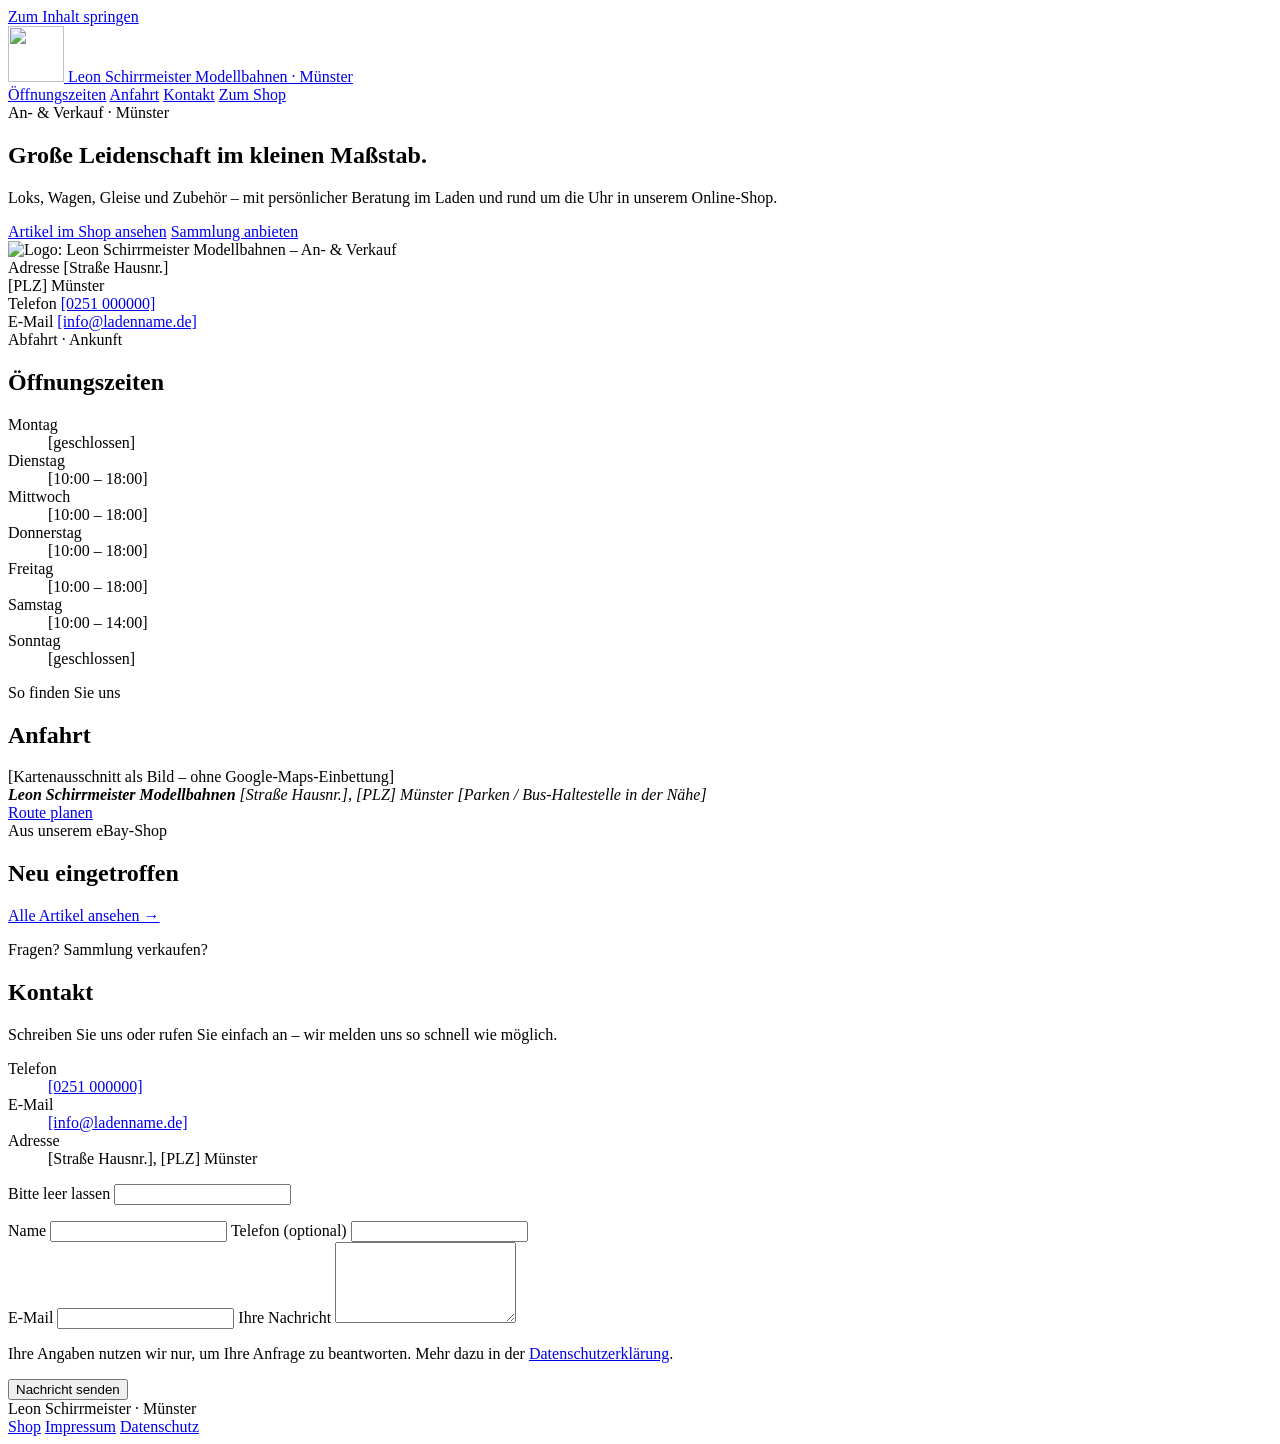
==== index.html @ 155160b8 "Website Version 1: Seiten und Einstellungen" ====
<!doctype html>
<html lang="de">
<head>
<meta charset="utf-8">
<meta name="viewport" content="width=device-width, initial-scale=1">
<title>Leon Schirrmeister Modellbahnen – An- &amp; Verkauf in Münster</title>
<meta name="description" content="Modellbahn-Fachgeschäft in Münster: An- und Verkauf von Loks, Wagen, Gleisen und Zubehör. Öffnungszeiten, Anfahrt und alle Artikel aus unserem eBay-Shop.">
<meta property="og:title" content="Leon Schirrmeister Modellbahnen">
<meta property="og:description" content="An- &amp; Verkauf von Modellbahnen in Münster.">
<meta property="og:image" content="/assets/img/logo.png">
<meta property="og:type" content="website">
<meta name="theme-color" content="#26364B">
<link rel="icon" type="image/png" href="/assets/img/favicon.png">
<link rel="apple-touch-icon" href="/assets/img/apple-touch-icon.png">
<link rel="preload" href="/assets/fonts/barlow-condensed-latin-700-normal.woff2" as="font" type="font/woff2" crossorigin>
<link rel="stylesheet" href="/assets/css/style.css">
<script src="/assets/js/main.js" defer></script>
</head>
<body data-seite="start">

<a class="visually-hidden" href="#inhalt">Zum Inhalt springen</a>

<div class="hinweis" data-hinweis hidden></div>

<header class="kopf">
  <div class="container kopf-inner">
    <a class="marke" href="/">
      <img src="/assets/img/logo-klein.webp" alt="" width="56" height="56">
      <span class="marke-text">
        <span class="marke-name">Leon Schirrmeister</span>
        <span class="marke-zusatz">Modellbahnen · Münster</span>
      </span>
    </a>
    <nav class="hauptmenue" aria-label="Hauptmenü">
      <a href="/#zeiten">Öffnungszeiten</a>
      <a href="/#anfahrt">Anfahrt</a>
      <a href="/#kontakt">Kontakt</a>
      <a class="btn btn-navy" href="/shop.html">Zum Shop</a>
    </nav>
  </div>
</header>

<main id="inhalt">

  <section class="dunkel" id="top">
    <div class="container hero-inner">
      <div class="hero-text">
        <span class="kicker" data-inhalt="startseite.kicker">An- &amp; Verkauf · Münster</span>
        <h1 data-inhalt="startseite.titel">Große Leidenschaft im kleinen Maßstab.</h1>
        <p data-inhalt="startseite.text">Loks, Wagen, Gleise und Zubehör – mit persönlicher Beratung im Laden und rund um die Uhr in unserem Online-Shop.</p>
        <div class="hero-buttons">
          <a class="btn btn-gold" href="/shop.html" data-inhalt="startseite.button_shop">Artikel im Shop ansehen</a>
          <a class="btn btn-hell-rand" href="#kontakt" data-inhalt="startseite.button_ankauf">Sammlung anbieten</a>
        </div>
      </div>
      <img class="hero-logo" src="/assets/img/logo.webp" alt="Logo: Leon Schirrmeister Modellbahnen – An- &amp; Verkauf" width="560" height="560" fetchpriority="high">
    </div>
  </section>

  <section class="container infoleiste" aria-label="Kontakt auf einen Blick">
    <div class="info">
      <span class="kicker">Adresse</span>
      <span class="info-wert"><span data-inhalt="allgemein.strasse">[Straße Hausnr.]</span><br><span data-inhalt="allgemein.plz">[PLZ]</span> <span data-inhalt="allgemein.ort">Münster</span></span>
    </div>
    <div class="info">
      <span class="kicker">Telefon</span>
      <a class="info-wert" data-telefon href="#">[0251 000000]</a>
    </div>
    <div class="info">
      <span class="kicker">E-Mail</span>
      <a class="info-wert" data-email href="#">[info@ladenname.de]</a>
    </div>
  </section>

  <section class="dunkel" id="zeiten">
    <div class="container zeiten-inner">
      <div class="zeiten-spalte">
        <div class="abschnitt-kopf">
          <span class="kicker">Abfahrt · Ankunft</span>
          <h2>Öffnungszeiten</h2>
        </div>
        <dl class="tafel" data-oeffnungszeiten>
          <div class="tafel-zeile"><dt>Montag</dt><dd>[geschlossen]</dd></div>
          <div class="tafel-zeile"><dt>Dienstag</dt><dd>[10:00 – 18:00]</dd></div>
          <div class="tafel-zeile"><dt>Mittwoch</dt><dd>[10:00 – 18:00]</dd></div>
          <div class="tafel-zeile"><dt>Donnerstag</dt><dd>[10:00 – 18:00]</dd></div>
          <div class="tafel-zeile"><dt>Freitag</dt><dd>[10:00 – 18:00]</dd></div>
          <div class="tafel-zeile"><dt>Samstag</dt><dd>[10:00 – 14:00]</dd></div>
          <div class="tafel-zeile"><dt>Sonntag</dt><dd>[geschlossen]</dd></div>
        </dl>
        <p class="zusatz" data-inhalt="oeffnungszeiten.zusatz"></p>
      </div>
      <div class="anfahrt-spalte" id="anfahrt">
        <div class="abschnitt-kopf">
          <span class="kicker">So finden Sie uns</span>
          <h2>Anfahrt</h2>
        </div>
        <div class="karte" data-anfahrt-bild>[Kartenausschnitt als Bild – ohne Google-Maps-Einbettung]</div>
        <address class="adresse">
          <strong data-inhalt="allgemein.name">Leon Schirrmeister Modellbahnen</strong>
          <span><span data-inhalt="allgemein.strasse">[Straße Hausnr.]</span>, <span data-inhalt="allgemein.plz">[PLZ]</span> <span data-inhalt="allgemein.ort">Münster</span></span>
          <span class="gedimmt" data-inhalt="allgemein.anfahrt_hinweis">[Parken / Bus-Haltestelle in der Nähe]</span>
        </address>
        <a class="btn btn-gold" data-route href="https://www.google.com/maps" target="_blank" rel="noopener">Route planen</a>
      </div>
    </div>
  </section>

  <section class="container artikel-abschnitt" aria-labelledby="neu-titel">
    <div class="abschnitt-zeile">
      <div class="abschnitt-kopf">
        <span class="kicker">Aus unserem eBay-Shop</span>
        <h2 id="neu-titel" data-inhalt="startseite.shop_titel">Neu eingetroffen</h2>
      </div>
      <a class="mehr-link" href="/shop.html">Alle Artikel ansehen →</a>
    </div>
    <ul class="artikel-raster" data-artikel-teaser aria-live="polite"></ul>
  </section>

  <section class="kontakt" id="kontakt">
    <div class="container kontakt-inner">
      <div class="kontakt-text">
        <div class="abschnitt-kopf">
          <span class="kicker" data-inhalt="startseite.kontakt_kicker">Fragen? Sammlung verkaufen?</span>
          <h2>Kontakt</h2>
        </div>
        <p data-inhalt="allgemein.kontakt_text">Schreiben Sie uns oder rufen Sie einfach an – wir melden uns so schnell wie möglich.</p>
        <dl class="kontakt-daten">
          <div><dt>Telefon</dt><dd><a data-telefon href="#">[0251 000000]</a></dd></div>
          <div><dt>E-Mail</dt><dd><a data-email href="#">[info@ladenname.de]</a></dd></div>
          <div><dt>Adresse</dt><dd><span data-inhalt="allgemein.strasse">[Straße Hausnr.]</span>, <span data-inhalt="allgemein.plz">[PLZ]</span> <span data-inhalt="allgemein.ort">Münster</span></dd></div>
        </dl>
      </div>

      <form class="formular" name="kontakt" method="POST" action="/danke.html" data-netlify="true" netlify-honeypot="firma-website">
        <input type="hidden" name="form-name" value="kontakt">
        <p class="honig"><label>Bitte leer lassen <input name="firma-website" tabindex="-1" autocomplete="off"></label></p>
        <div class="formular-zeile">
          <label class="feld">Name
            <input type="text" name="name" autocomplete="name" required>
          </label>
          <label class="feld">Telefon (optional)
            <input type="tel" name="telefon" autocomplete="tel">
          </label>
        </div>
        <label class="feld">E-Mail
          <input type="email" name="email" autocomplete="email" required>
        </label>
        <label class="feld">Ihre Nachricht
          <textarea name="nachricht" rows="5" required></textarea>
        </label>
        <p class="klein">Ihre Angaben nutzen wir nur, um Ihre Anfrage zu beantworten. Mehr dazu in der <a href="/datenschutz.html">Datenschutzerklärung</a>.</p>
        <button class="btn btn-navy" type="submit">Nachricht senden</button>
      </form>
    </div>
  </section>

</main>

<footer class="fuss">
  <div class="container"><div class="gleis"></div></div>
  <div class="container fuss-inner">
    <span class="fuss-name">Leon Schirrmeister · Münster</span>
    <nav aria-label="Rechtliches">
      <a href="/shop.html">Shop</a>
      <a href="/impressum.html">Impressum</a>
      <a href="/datenschutz.html">Datenschutz</a>
    </nav>
  </div>
</footer>

</body>
</html>
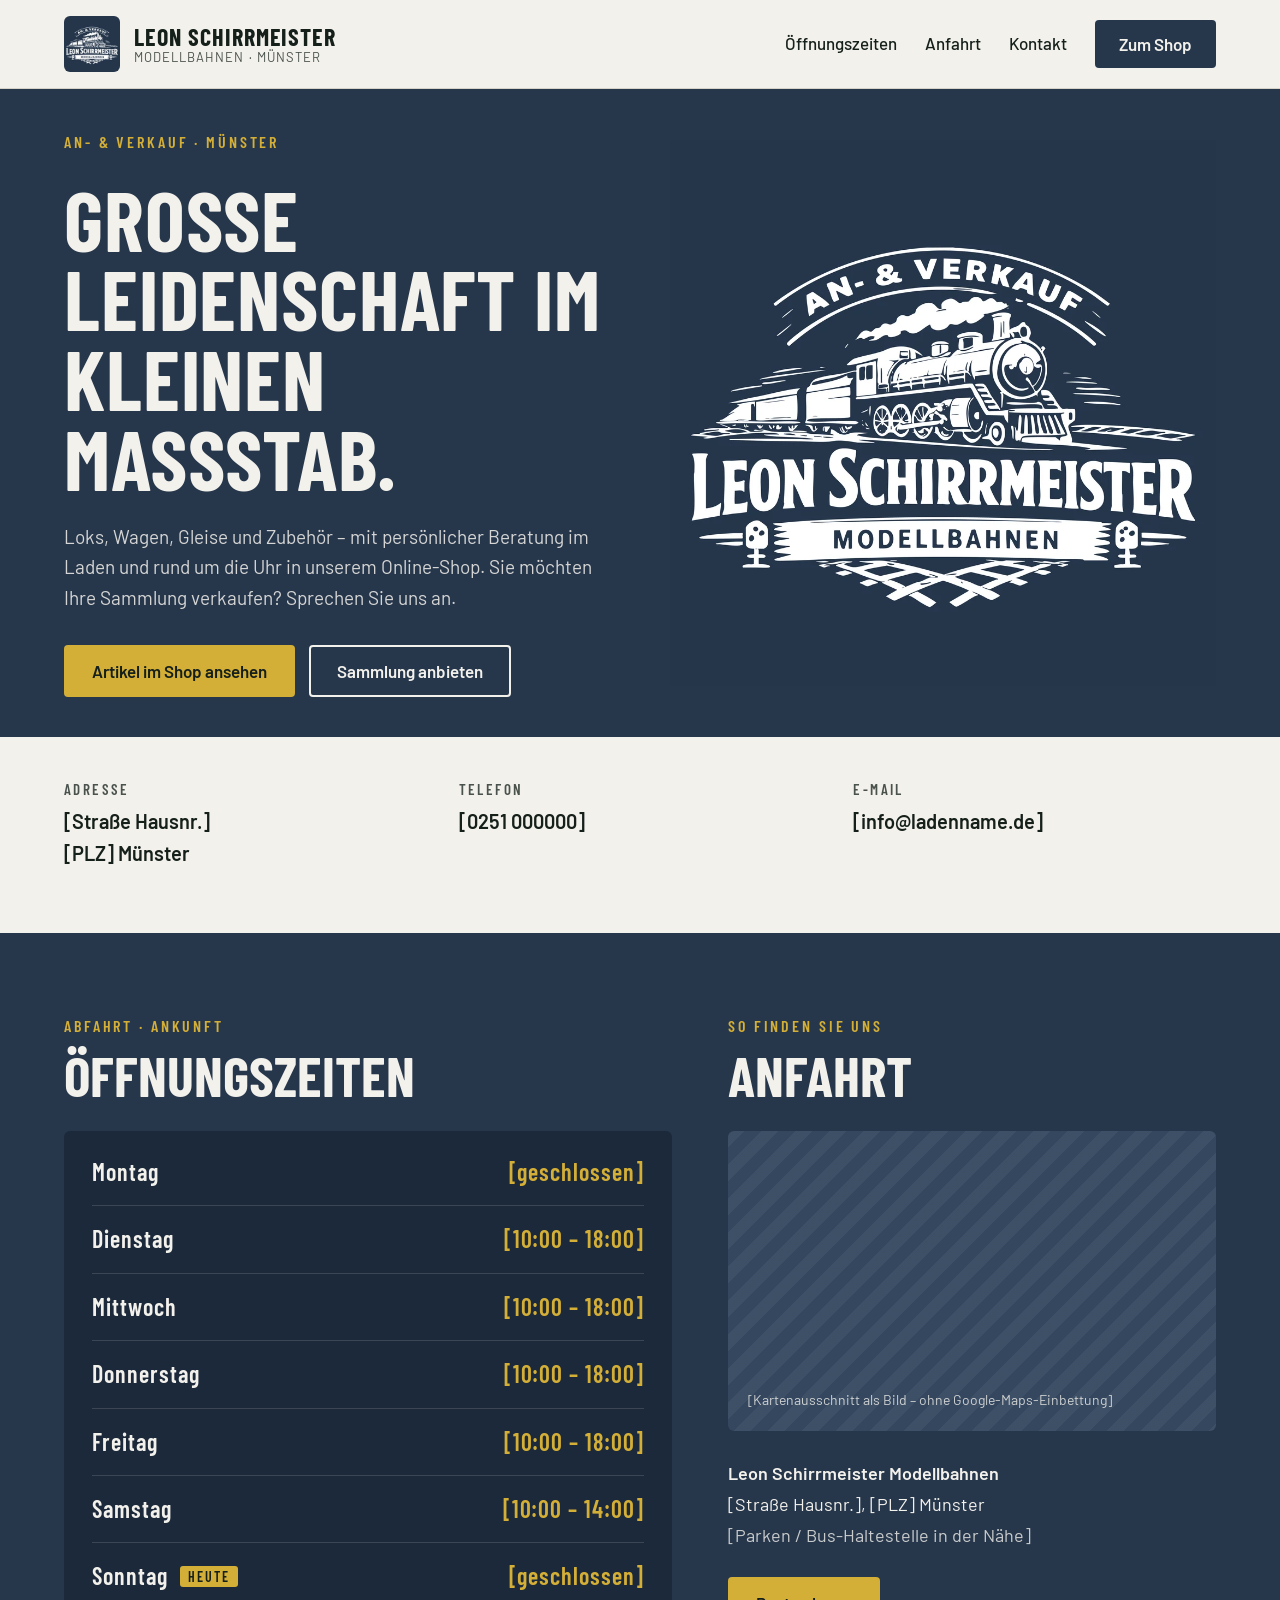
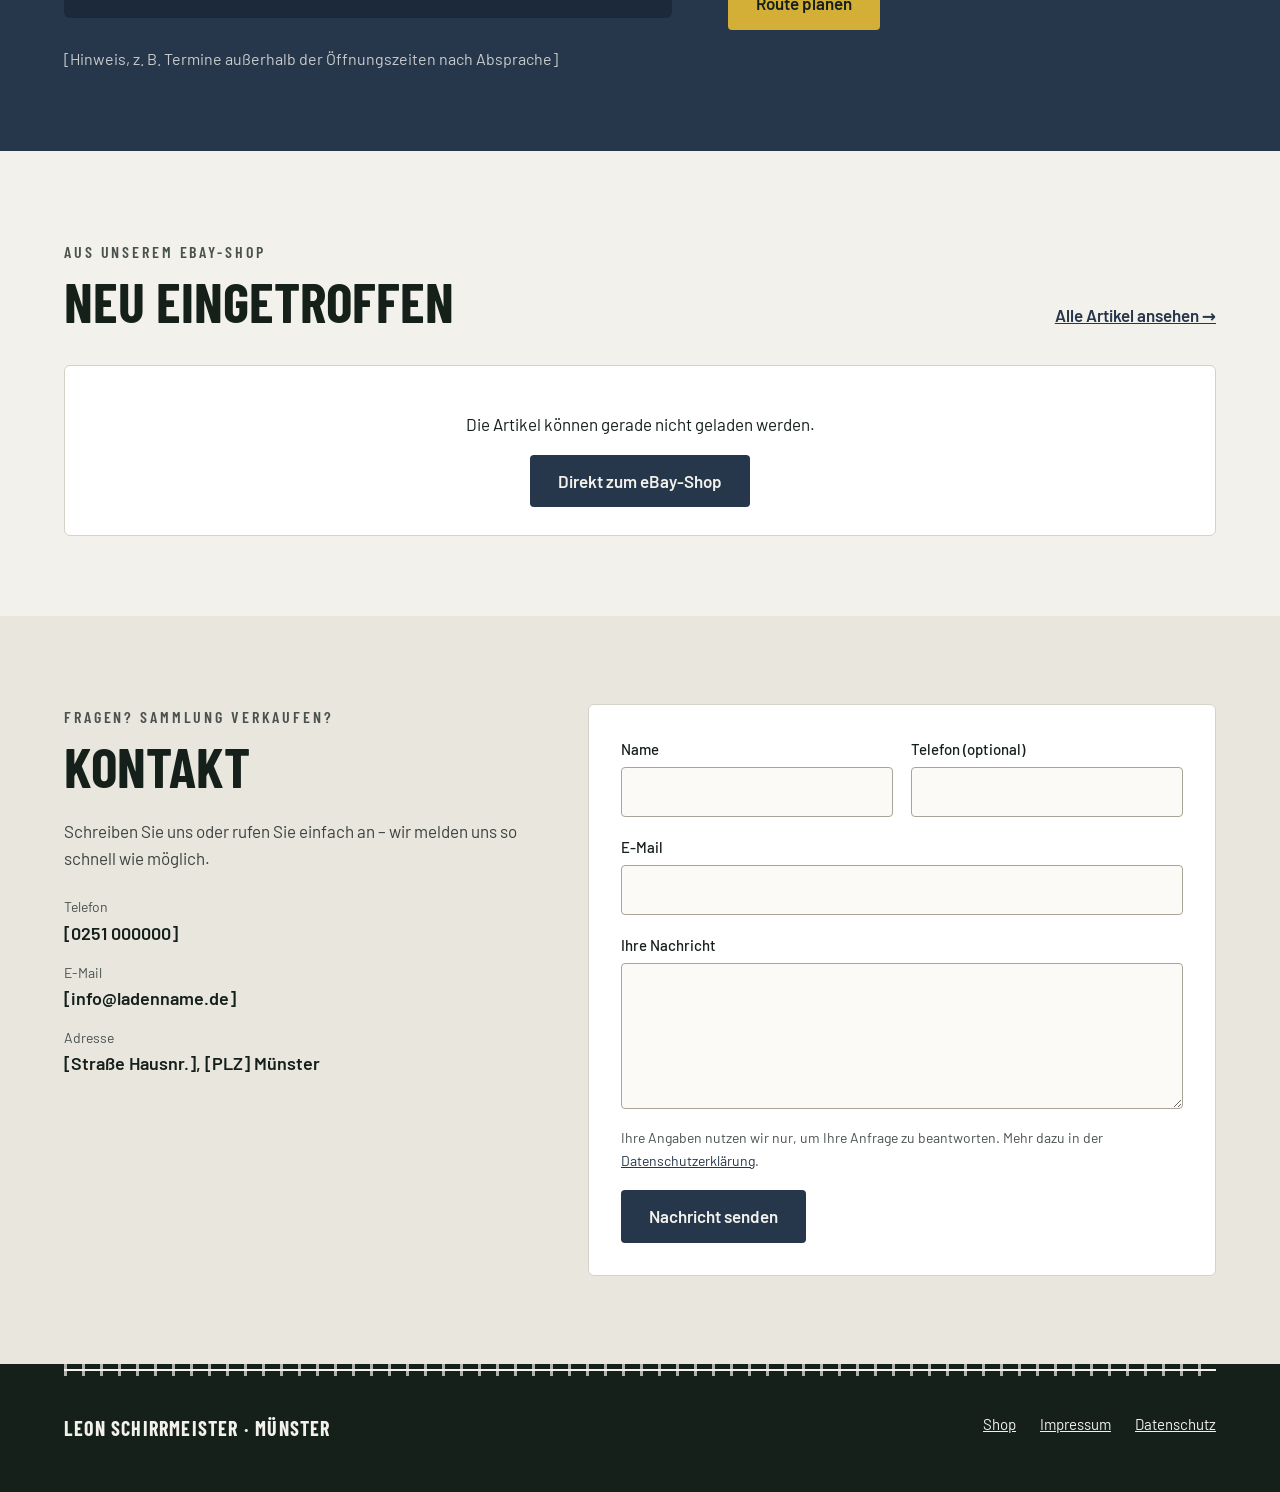
==== commit e4368cbf: "Adresse, Telefon und Öffnungszeiten aus Google-Profil" ====
--- a/index.html
+++ b/index.html
@@ -14,6 +14,10 @@
 <link rel="apple-touch-icon" href="/assets/img/apple-touch-icon.png">
 <link rel="preload" href="/assets/fonts/barlow-condensed-latin-700-normal.woff2" as="font" type="font/woff2" crossorigin>
 <link rel="stylesheet" href="/assets/css/style.css">
+<script type="application/ld+json">
+{"@context":"https://schema.org","@type":"Store","name":"Leon Schirrmeister Modellbahn An- und Verkauf","image":"/assets/img/logo.png","telephone":"+49 251 51657","address":{"@type":"PostalAddress","streetAddress":"Bült 19","postalCode":"48143","addressLocality":"Münster","addressCountry":"DE"},"openingHoursSpecification":[{"@type":"OpeningHoursSpecification","dayOfWeek":["Tuesday","Wednesday","Thursday","Friday"],"opens":"11:00","closes":"13:00"},{"@type":"OpeningHoursSpecification","dayOfWeek":["Tuesday","Wednesday","Thursday","Friday"],"opens":"15:00","closes":"18:00"},{"@type":"OpeningHoursSpecification","dayOfWeek":"Saturday","opens":"11:00","closes":"16:00"}],"sameAs":["https://www.ebay.de/str/modellbahnschirrmeister","https://www.instagram.com/schirrmeister_modellbahn/"]}
+</script>
+
 <script src="/assets/js/main.js" defer></script>
 </head>
 <body data-seite="start">
@@ -60,11 +64,11 @@
   <section class="container infoleiste" aria-label="Kontakt auf einen Blick">
     <div class="info">
       <span class="kicker">Adresse</span>
-      <span class="info-wert"><span data-inhalt="allgemein.strasse">[Straße Hausnr.]</span><br><span data-inhalt="allgemein.plz">[PLZ]</span> <span data-inhalt="allgemein.ort">Münster</span></span>
+      <span class="info-wert"><span data-inhalt="allgemein.strasse">Bült 19</span><br><span data-inhalt="allgemein.plz">48143</span> <span data-inhalt="allgemein.ort">Münster</span></span>
     </div>
     <div class="info">
       <span class="kicker">Telefon</span>
-      <a class="info-wert" data-telefon href="#">[0251 000000]</a>
+      <a class="info-wert" data-telefon href="tel:025151657">0251 51657</a>
     </div>
     <div class="info">
       <span class="kicker">E-Mail</span>
@@ -80,13 +84,13 @@
           <h2>Öffnungszeiten</h2>
         </div>
         <dl class="tafel" data-oeffnungszeiten>
-          <div class="tafel-zeile"><dt>Montag</dt><dd>[geschlossen]</dd></div>
-          <div class="tafel-zeile"><dt>Dienstag</dt><dd>[10:00 – 18:00]</dd></div>
-          <div class="tafel-zeile"><dt>Mittwoch</dt><dd>[10:00 – 18:00]</dd></div>
-          <div class="tafel-zeile"><dt>Donnerstag</dt><dd>[10:00 – 18:00]</dd></div>
-          <div class="tafel-zeile"><dt>Freitag</dt><dd>[10:00 – 18:00]</dd></div>
-          <div class="tafel-zeile"><dt>Samstag</dt><dd>[10:00 – 14:00]</dd></div>
-          <div class="tafel-zeile"><dt>Sonntag</dt><dd>[geschlossen]</dd></div>
+          <div class="tafel-zeile"><dt>Montag</dt><dd>geschlossen</dd></div>
+          <div class="tafel-zeile"><dt>Dienstag</dt><dd>11:00 – 13:00 und 15:00 – 18:00</dd></div>
+          <div class="tafel-zeile"><dt>Mittwoch</dt><dd>11:00 – 13:00 und 15:00 – 18:00</dd></div>
+          <div class="tafel-zeile"><dt>Donnerstag</dt><dd>11:00 – 13:00 und 15:00 – 18:00</dd></div>
+          <div class="tafel-zeile"><dt>Freitag</dt><dd>11:00 – 13:00 und 15:00 – 18:00</dd></div>
+          <div class="tafel-zeile"><dt>Samstag</dt><dd>11:00 – 16:00</dd></div>
+          <div class="tafel-zeile"><dt>Sonntag</dt><dd>geschlossen</dd></div>
         </dl>
         <p class="zusatz" data-inhalt="oeffnungszeiten.zusatz"></p>
       </div>
@@ -98,7 +102,7 @@
         <div class="karte" data-anfahrt-bild>[Kartenausschnitt als Bild – ohne Google-Maps-Einbettung]</div>
         <address class="adresse">
           <strong data-inhalt="allgemein.name">Leon Schirrmeister Modellbahnen</strong>
-          <span><span data-inhalt="allgemein.strasse">[Straße Hausnr.]</span>, <span data-inhalt="allgemein.plz">[PLZ]</span> <span data-inhalt="allgemein.ort">Münster</span></span>
+          <span><span data-inhalt="allgemein.strasse">Bült 19</span>, <span data-inhalt="allgemein.plz">48143</span> <span data-inhalt="allgemein.ort">Münster</span></span>
           <span class="gedimmt" data-inhalt="allgemein.anfahrt_hinweis">[Parken / Bus-Haltestelle in der Nähe]</span>
         </address>
         <a class="btn btn-gold" data-route href="https://www.google.com/maps" target="_blank" rel="noopener">Route planen</a>
@@ -126,9 +130,9 @@
         </div>
         <p data-inhalt="allgemein.kontakt_text">Schreiben Sie uns oder rufen Sie einfach an – wir melden uns so schnell wie möglich.</p>
         <dl class="kontakt-daten">
-          <div><dt>Telefon</dt><dd><a data-telefon href="#">[0251 000000]</a></dd></div>
+          <div><dt>Telefon</dt><dd><a data-telefon href="tel:025151657">0251 51657</a></dd></div>
           <div><dt>E-Mail</dt><dd><a data-email href="#">[info@ladenname.de]</a></dd></div>
-          <div><dt>Adresse</dt><dd><span data-inhalt="allgemein.strasse">[Straße Hausnr.]</span>, <span data-inhalt="allgemein.plz">[PLZ]</span> <span data-inhalt="allgemein.ort">Münster</span></dd></div>
+          <div><dt>Adresse</dt><dd><span data-inhalt="allgemein.strasse">Bült 19</span>, <span data-inhalt="allgemein.plz">48143</span> <span data-inhalt="allgemein.ort">Münster</span></dd></div>
         </dl>
       </div>
 
--- a/assets/css/style.css
+++ b/assets/css/style.css
@@ -0,0 +1,233 @@
+/* Leon Schirrmeister Modellbahnen – Styles */
+
+@font-face { font-family: "Barlow"; font-weight: 400; font-style: normal; font-display: swap; src: url("../fonts/barlow-latin-400-normal.woff2") format("woff2"); }
+@font-face { font-family: "Barlow"; font-weight: 500; font-style: normal; font-display: swap; src: url("../fonts/barlow-latin-500-normal.woff2") format("woff2"); }
+@font-face { font-family: "Barlow"; font-weight: 600; font-style: normal; font-display: swap; src: url("../fonts/barlow-latin-600-normal.woff2") format("woff2"); }
+@font-face { font-family: "Barlow Condensed"; font-weight: 600; font-style: normal; font-display: swap; src: url("../fonts/barlow-condensed-latin-600-normal.woff2") format("woff2"); }
+@font-face { font-family: "Barlow Condensed"; font-weight: 700; font-style: normal; font-display: swap; src: url("../fonts/barlow-condensed-latin-700-normal.woff2") format("woff2"); }
+
+:root {
+  --navy: #26364B;
+  --navy-dunkel: #1C293A;
+  --navy-hell: #34475F;
+  --gold: #D4AF37;
+  --papier: #F3F1EC;
+  --papier-dunkel: #E9E6DE;
+  --tinte: #16201B;
+  --grau: #4A524D;
+  --grau-text: #3B433E;
+  --linie: #D6D2C8;
+  --rahmen: #A9A498;
+  --weiss: #FFFFFF;
+  --hell-gedimmt: rgba(243, 241, 236, .85);
+  --radius: 6px;
+  --breite: 1200px;
+  --font: "Barlow", system-ui, -apple-system, "Segoe UI", sans-serif;
+  --font-display: "Barlow Condensed", "Arial Narrow", sans-serif;
+}
+
+*, *::before, *::after { box-sizing: border-box; }
+html { scroll-behavior: smooth; }
+body {
+  margin: 0;
+  font-family: var(--font);
+  font-size: 17px;
+  line-height: 1.6;
+  color: var(--tinte);
+  background: var(--papier);
+  -webkit-font-smoothing: antialiased;
+}
+img { max-width: 100%; display: block; }
+a { color: var(--navy); }
+a:hover { color: #18243A; }
+:focus-visible { outline: 3px solid var(--gold); outline-offset: 3px; }
+
+.container { max-width: var(--breite); margin: 0 auto; padding-left: 24px; padding-right: 24px; }
+.visually-hidden { position: absolute !important; width: 1px; height: 1px; overflow: hidden; clip: rect(0 0 0 0); white-space: nowrap; }
+
+/* Typo */
+.kicker {
+  font-family: var(--font-display);
+  font-weight: 600;
+  font-size: 16px;
+  letter-spacing: .18em;
+  text-transform: uppercase;
+  color: var(--grau);
+  display: block;
+}
+.dunkel .kicker { color: var(--gold); }
+h1, h2 {
+  margin: 0;
+  font-family: var(--font-display);
+  font-weight: 700;
+  text-transform: uppercase;
+  line-height: 1;
+}
+h1 { font-size: clamp(48px, 7vw, 84px); line-height: .95; letter-spacing: .01em; }
+h2 { font-size: clamp(38px, 5vw, 56px); }
+.abschnitt-kopf { display: flex; flex-direction: column; gap: 8px; }
+
+/* Buttons */
+.btn {
+  display: inline-flex; align-items: center; justify-content: center;
+  min-height: 48px; padding: 14px 26px;
+  border-radius: 4px; border: 2px solid transparent;
+  font: inherit; font-weight: 600; font-size: 17px; line-height: 1.2;
+  text-decoration: none; cursor: pointer;
+  transition: background-color .15s, color .15s, border-color .15s;
+}
+.btn-navy { background: var(--navy); color: var(--papier); }
+.btn-navy:hover { background: var(--navy-dunkel); color: var(--papier); }
+.btn-gold { background: var(--gold); color: var(--tinte); }
+.btn-gold:hover { background: #E3C14E; color: var(--tinte); }
+.btn-hell-rand { border-color: var(--papier); color: var(--papier); }
+.btn-hell-rand:hover { background: var(--papier); color: var(--navy); }
+.btn-navy-rand { border-color: var(--navy); color: var(--navy); background: transparent; }
+.btn-navy-rand:hover { background: var(--navy); color: var(--papier); }
+
+/* Hinweisbanner */
+.hinweis { background: var(--gold); color: var(--tinte); font-weight: 600; text-align: center; padding: 12px 24px; }
+.hinweis[hidden] { display: none; }
+
+/* Header */
+.kopf { background: var(--papier); border-bottom: 1px solid var(--linie); }
+.kopf-inner { display: flex; flex-wrap: wrap; align-items: center; justify-content: space-between; gap: 16px; padding-top: 16px; padding-bottom: 16px; }
+.marke { display: flex; align-items: center; gap: 14px; text-decoration: none; color: var(--tinte); }
+.marke:hover { color: var(--tinte); }
+.marke img { width: 56px; height: 56px; border-radius: var(--radius); }
+.marke-text { display: flex; flex-direction: column; line-height: 1.1; }
+.marke-name { font-family: var(--font-display); font-weight: 700; font-size: 24px; letter-spacing: .04em; text-transform: uppercase; }
+.marke-zusatz { font-size: 13px; color: var(--grau); letter-spacing: .08em; text-transform: uppercase; }
+.hauptmenue { display: flex; flex-wrap: wrap; align-items: center; gap: 8px 28px; font-weight: 500; }
+.hauptmenue a { text-decoration: none; color: var(--tinte); }
+.hauptmenue a:hover { color: var(--navy); text-decoration: underline; text-underline-offset: 4px; }
+.hauptmenue .btn { color: var(--papier); padding: 10px 22px; text-decoration: none; }
+
+/* Hero */
+.dunkel { background: var(--navy); color: var(--papier); }
+.hero-inner { display: flex; flex-wrap: wrap; align-items: center; gap: 40px; padding-top: 40px; padding-bottom: 40px; }
+.hero-text { flex: 1 1 440px; min-width: 0; display: flex; flex-direction: column; gap: 24px; }
+.hero-text p { margin: 0; font-size: 19px; color: var(--hell-gedimmt); max-width: 540px; }
+.hero-buttons { display: flex; flex-wrap: wrap; gap: 14px; padding-top: 8px; }
+.hero-logo { flex: 1 1 420px; min-width: 0; max-width: 560px; aspect-ratio: 1 / 1; object-fit: contain; }
+
+/* Infoleiste */
+.infoleiste { display: grid; grid-template-columns: repeat(auto-fit, minmax(240px, 1fr)); gap: 32px; padding-top: 40px; padding-bottom: 64px; }
+.info { display: flex; flex-direction: column; gap: 4px; }
+.info .kicker { font-size: 15px; letter-spacing: .16em; }
+.info-wert { font-size: 20px; font-weight: 600; color: var(--tinte); text-decoration: none; overflow-wrap: anywhere; }
+a.info-wert:hover { color: var(--navy); text-decoration: underline; }
+
+/* Öffnungszeiten + Anfahrt */
+.zeiten-inner { display: flex; flex-wrap: wrap; gap: 56px; padding-top: 80px; padding-bottom: 80px; }
+.zeiten-spalte { flex: 1 1 520px; min-width: 0; display: flex; flex-direction: column; gap: 28px; }
+.anfahrt-spalte { flex: 1 1 400px; min-width: 0; display: flex; flex-direction: column; gap: 28px; }
+.tafel { background: var(--navy-dunkel); border-radius: var(--radius); padding: 8px 28px; font-family: var(--font-display); font-weight: 600; font-size: 24px; letter-spacing: .04em; margin: 0; }
+.tafel-zeile { display: flex; justify-content: space-between; gap: 16px; padding: 14px 0; border-bottom: 1px solid rgba(243, 241, 236, .14); }
+.tafel-zeile:last-child { border-bottom: none; }
+.tafel-zeile dt { margin: 0; }
+.tafel-zeile dd { margin: 0; color: var(--gold); text-align: right; }
+.tafel-zeile.heute dt::after { content: "Heute"; margin-left: 12px; font-size: 14px; letter-spacing: .14em; text-transform: uppercase; background: var(--gold); color: var(--tinte); padding: 2px 8px; border-radius: 3px; vertical-align: 3px; }
+.zusatz { margin: 0; font-size: 16px; color: rgba(243, 241, 236, .8); }
+.karte { height: 300px; border-radius: var(--radius); background-color: var(--navy-hell); background-image: repeating-linear-gradient(135deg, rgba(243,241,236,.05) 0 12px, transparent 12px 24px); display: flex; align-items: flex-end; padding: 20px; font-size: 14px; color: rgba(243, 241, 236, .8); overflow: hidden; }
+.karte img { width: 100%; height: 100%; object-fit: cover; margin: -20px; width: calc(100% + 40px); height: calc(100% + 40px); max-width: none; }
+.adresse { display: flex; flex-direction: column; gap: 2px; font-size: 18px; font-style: normal; }
+.adresse .gedimmt { color: rgba(243, 241, 236, .8); }
+.anfahrt-spalte .btn { align-self: flex-start; }
+
+/* Artikelkarten */
+.artikel-abschnitt { padding-top: 88px; padding-bottom: 80px; display: flex; flex-direction: column; gap: 36px; }
+.abschnitt-zeile { display: flex; flex-wrap: wrap; justify-content: space-between; align-items: flex-end; gap: 16px; }
+.mehr-link { font-weight: 600; }
+.artikel-raster { display: grid; grid-template-columns: repeat(auto-fill, minmax(250px, 1fr)); gap: 24px; list-style: none; margin: 0; padding: 0; }
+.artikel { background: var(--weiss); border: 1px solid var(--linie); border-radius: var(--radius); overflow: hidden; display: flex; flex-direction: column; }
+.artikel-bild { aspect-ratio: 4 / 3; background-color: #E3E0D8; background-image: repeating-linear-gradient(135deg, rgba(22,32,27,.06) 0 12px, transparent 12px 24px); display: flex; align-items: center; justify-content: center; font-size: 13px; color: var(--grau); }
+.artikel-bild img { width: 100%; height: 100%; object-fit: contain; background: var(--weiss); }
+.artikel-body { padding: 18px; display: flex; flex-direction: column; gap: 6px; flex: 1; }
+.artikel-meta { font-size: 13px; letter-spacing: .1em; text-transform: uppercase; color: var(--grau); }
+.artikel-titel { font-weight: 600; font-size: 17px; line-height: 1.35; margin: 0; display: -webkit-box; -webkit-line-clamp: 3; -webkit-box-orient: vertical; overflow: hidden; }
+.artikel-fuss { display: flex; justify-content: space-between; align-items: baseline; gap: 10px; margin-top: auto; padding-top: 8px; }
+.artikel-preis { font-family: var(--font-display); font-weight: 700; font-size: 28px; color: var(--navy); }
+.artikel-art { font-size: 13px; color: var(--grau); }
+.artikel .btn { margin-top: 10px; min-height: 44px; padding: 10px 16px; font-size: 16px; }
+.artikel-skelett .artikel-bild { animation: puls 1.4s ease-in-out infinite; }
+@keyframes puls { 50% { opacity: .55; } }
+.meldung { grid-column: 1 / -1; background: var(--weiss); border: 1px solid var(--linie); border-radius: var(--radius); padding: 28px; text-align: center; }
+
+/* Shop-Seite */
+.shop-kopf-inner { display: flex; flex-wrap: wrap; justify-content: space-between; align-items: flex-end; gap: 32px; padding-top: 64px; padding-bottom: 56px; }
+.shop-kopf-text { flex: 1 1 520px; min-width: 0; display: flex; flex-direction: column; gap: 14px; }
+.shop-kopf-text p { margin: 0; font-size: 18px; color: var(--hell-gedimmt); max-width: 560px; }
+.zaehler { display: flex; flex-direction: column; gap: 4px; font-size: 15px; color: var(--hell-gedimmt); }
+.zaehler strong { font-family: var(--font-display); font-size: 40px; font-weight: 700; color: var(--papier); line-height: 1; }
+.filterleiste { display: flex; flex-wrap: wrap; justify-content: space-between; align-items: center; gap: 20px; padding-top: 36px; }
+.kategorien { display: flex; flex-wrap: wrap; gap: 10px; }
+.pille { font: inherit; font-weight: 600; font-size: 15px; padding: 8px 18px; border-radius: 999px; cursor: pointer; min-height: 44px; background: transparent; color: var(--tinte); border: 2px solid var(--rahmen); }
+.pille:hover { border-color: var(--navy); }
+.pille[aria-pressed="true"] { background: var(--navy); color: var(--papier); border-color: var(--navy); }
+.suche { display: flex; align-items: center; gap: 10px; background: var(--weiss); border: 1px solid var(--rahmen); border-radius: 4px; padding: 0 14px; min-height: 48px; flex: 0 1 340px; }
+.suche:focus-within { outline: 3px solid var(--gold); outline-offset: 2px; }
+.suche input { font: inherit; border: none; outline: none; background: transparent; flex: 1; min-width: 0; min-height: 46px; }
+.shop-raster { padding-top: 32px; padding-bottom: 24px; }
+.shop-mehr { padding-top: 16px; padding-bottom: 88px; display: flex; flex-direction: column; align-items: center; gap: 14px; text-align: center; }
+.shop-mehr p { margin: 0; font-size: 15px; color: var(--grau); }
+
+/* Kontakt */
+.kontakt { background: var(--papier-dunkel); }
+.kontakt-inner { display: flex; flex-wrap: wrap; gap: 56px; padding-top: 88px; padding-bottom: 88px; }
+.kontakt-text { flex: 1 1 360px; min-width: 0; display: flex; flex-direction: column; gap: 24px; }
+.kontakt-text > p { margin: 0; color: var(--grau-text); }
+.kontakt-daten { display: flex; flex-direction: column; gap: 14px; font-size: 18px; margin: 0; }
+.kontakt-daten div { display: flex; flex-direction: column; }
+.kontakt-daten dt { font-size: 14px; color: var(--grau); }
+.kontakt-daten dd { margin: 0; font-weight: 600; }
+.kontakt-daten a { color: var(--tinte); text-decoration: none; }
+.kontakt-daten a:hover { text-decoration: underline; }
+.formular { flex: 1 1 520px; min-width: 0; background: var(--weiss); border: 1px solid var(--linie); border-radius: var(--radius); padding: 32px; display: flex; flex-direction: column; gap: 18px; }
+.formular-zeile { display: grid; grid-template-columns: repeat(auto-fit, minmax(200px, 1fr)); gap: 18px; }
+.feld { display: flex; flex-direction: column; gap: 6px; font-weight: 500; font-size: 15px; }
+.feld input, .feld textarea { font: inherit; font-weight: 400; padding: 12px 14px; border: 1px solid var(--rahmen); border-radius: 4px; background: #FBFAF7; min-height: 48px; width: 100%; }
+.feld textarea { resize: vertical; min-height: 140px; }
+.feld input:focus, .feld textarea:focus { outline: 3px solid var(--gold); outline-offset: 1px; border-color: var(--navy); }
+.formular .klein { margin: 0; font-size: 14px; color: var(--grau); }
+.formular .btn { align-self: flex-start; }
+.honig { display: none; }
+
+/* Textseiten (Impressum, Datenschutz, Danke) */
+.textseite { max-width: 800px; padding-top: 64px; padding-bottom: 96px; }
+.textseite h1 { font-size: clamp(42px, 6vw, 64px); margin-bottom: 32px; }
+.textseite h2 { font-size: 28px; margin: 40px 0 12px; }
+.textseite h3 { font-size: 19px; margin: 24px 0 8px; }
+.textseite p, .textseite li { color: var(--grau-text); }
+.entwurf { background: #FFF6D6; border: 1px solid var(--gold); border-radius: var(--radius); padding: 14px 18px; font-weight: 500; }
+
+/* Footer */
+.fuss { background: var(--tinte); color: var(--papier); }
+.gleis { height: 12px; background: linear-gradient(var(--papier), var(--papier)) center / 100% 2px no-repeat, repeating-linear-gradient(90deg, rgba(243,241,236,.7) 0 3px, transparent 3px 18px); }
+.fuss-inner { display: flex; flex-wrap: wrap; justify-content: space-between; gap: 20px; padding-top: 36px; padding-bottom: 48px; font-size: 15px; }
+.fuss-name { font-family: var(--font-display); font-weight: 700; font-size: 20px; letter-spacing: .06em; text-transform: uppercase; }
+.fuss nav { display: flex; flex-wrap: wrap; gap: 12px 24px; }
+.fuss a { color: var(--papier); }
+.fuss a:hover { color: var(--gold); }
+
+/* Handy */
+@media (max-width: 720px) {
+  body { font-size: 16px; }
+  .kopf-inner { padding-top: 12px; padding-bottom: 12px; }
+  .marke img { width: 48px; height: 48px; }
+  .marke-name { font-size: 20px; }
+  .hauptmenue { width: 100%; justify-content: space-between; gap: 8px 16px; font-size: 15px; }
+  .hauptmenue .btn { padding: 8px 16px; min-height: 44px; }
+  .hero-inner { padding-top: 32px; }
+  .hero-logo { order: -1; max-width: 300px; margin: 0 auto; }
+  .tafel { padding: 4px 18px; font-size: 20px; }
+  .zeiten-inner, .kontakt-inner { padding-top: 56px; padding-bottom: 56px; gap: 40px; }
+  .artikel-abschnitt { padding-top: 56px; padding-bottom: 56px; }
+  .formular { padding: 22px; }
+  .suche { flex: 1 1 100%; }
+}
+
+@media (prefers-reduced-motion: reduce) {
+  html { scroll-behavior: auto; }
+  .artikel-skelett .artikel-bild { animation: none; }
+}
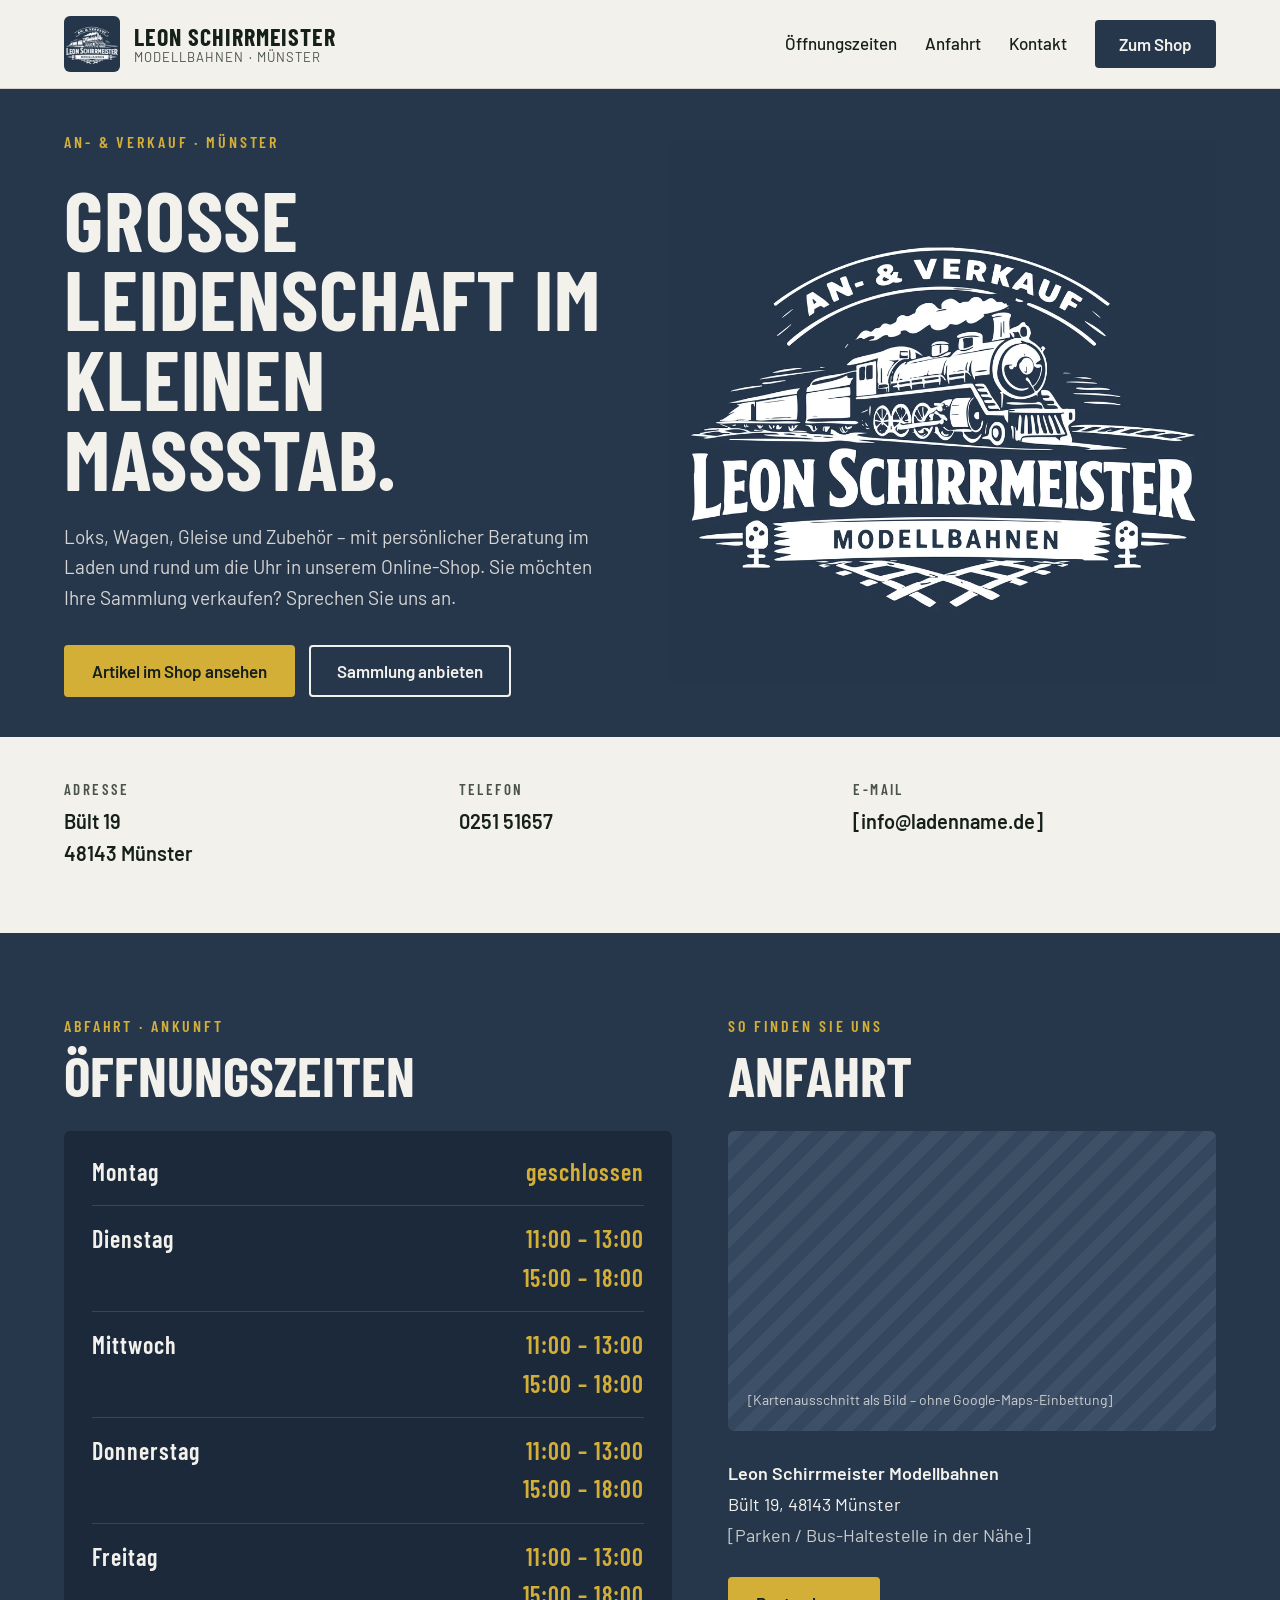
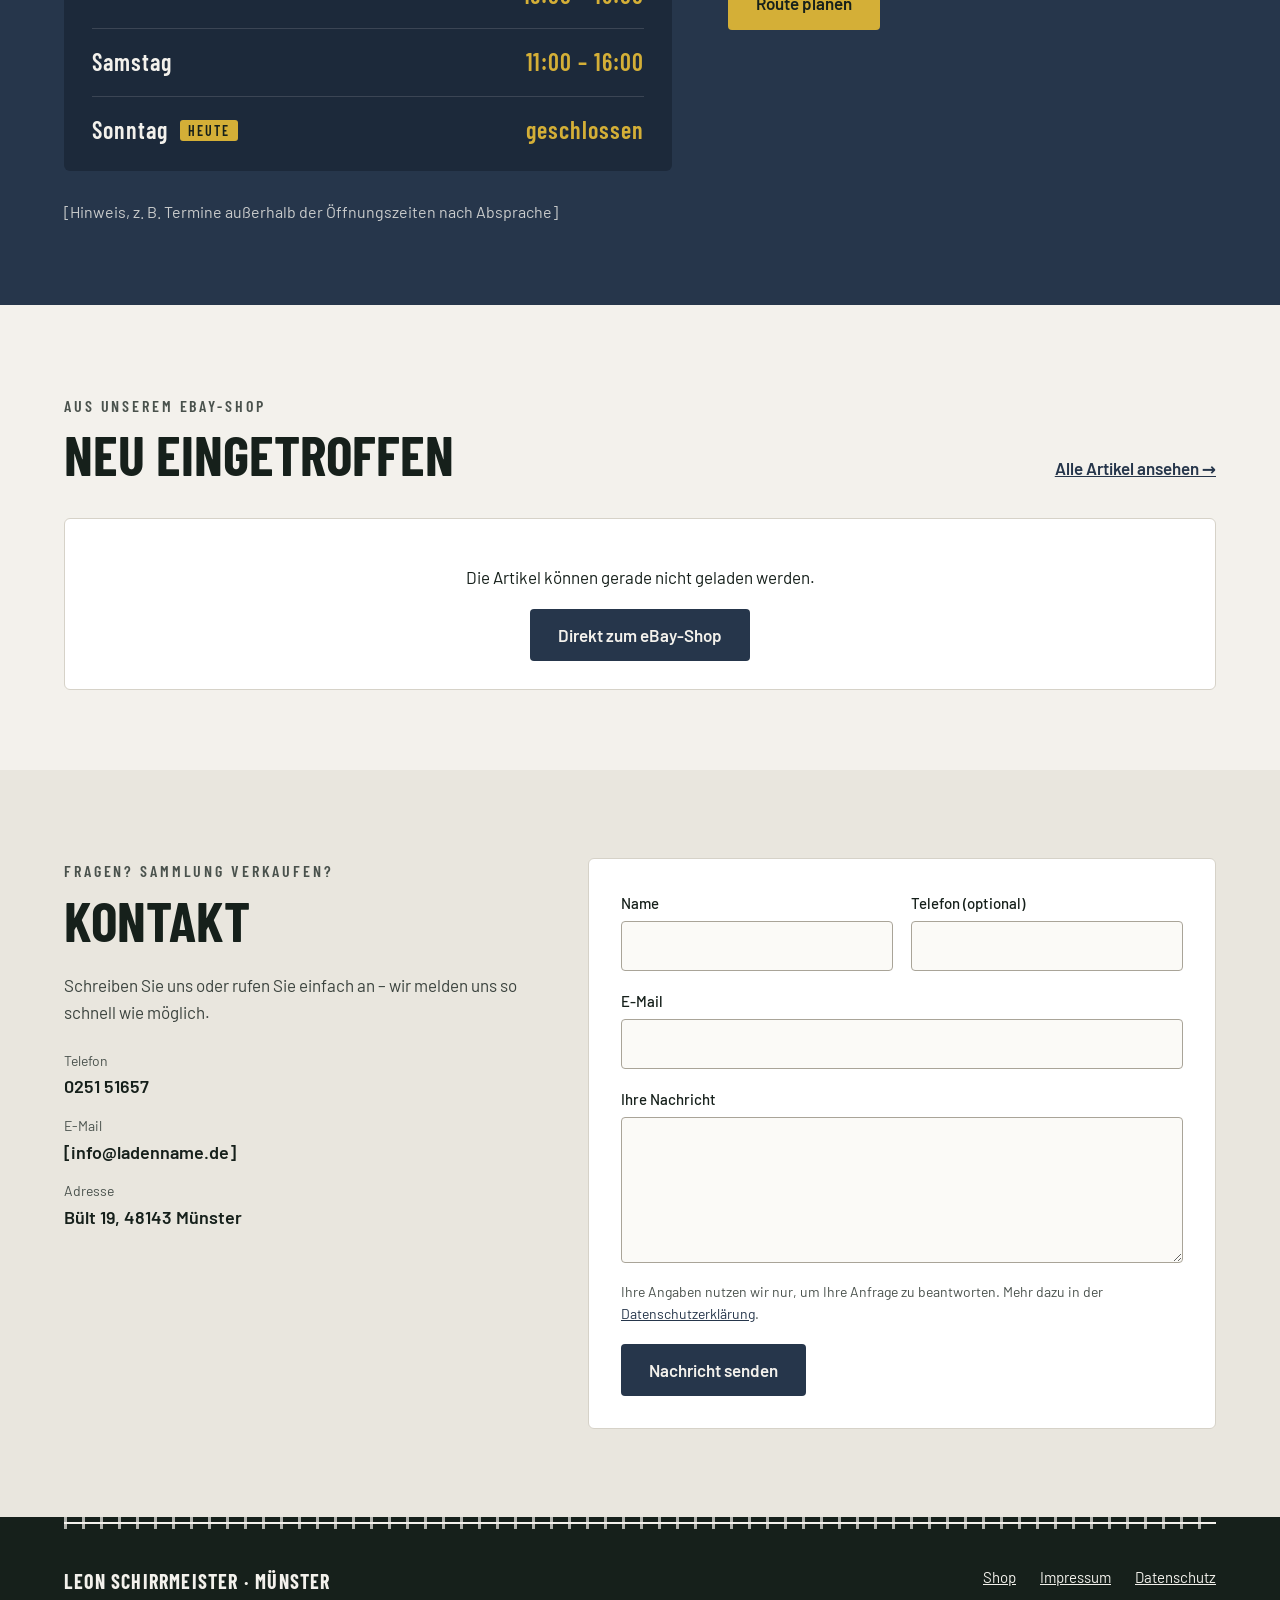
==== commit db0b629d: "Startseite: Öffnungszeiten-Vorlage angepasst" ====
--- a/index.html
+++ b/index.html
@@ -85,10 +85,10 @@
         </div>
         <dl class="tafel" data-oeffnungszeiten>
           <div class="tafel-zeile"><dt>Montag</dt><dd>geschlossen</dd></div>
-          <div class="tafel-zeile"><dt>Dienstag</dt><dd>11:00 – 13:00 und 15:00 – 18:00</dd></div>
-          <div class="tafel-zeile"><dt>Mittwoch</dt><dd>11:00 – 13:00 und 15:00 – 18:00</dd></div>
-          <div class="tafel-zeile"><dt>Donnerstag</dt><dd>11:00 – 13:00 und 15:00 – 18:00</dd></div>
-          <div class="tafel-zeile"><dt>Freitag</dt><dd>11:00 – 13:00 und 15:00 – 18:00</dd></div>
+          <div class="tafel-zeile"><dt>Dienstag</dt><dd><span>11:00 – 13:00</span><span>15:00 – 18:00</span></dd></div>
+          <div class="tafel-zeile"><dt>Mittwoch</dt><dd><span>11:00 – 13:00</span><span>15:00 – 18:00</span></dd></div>
+          <div class="tafel-zeile"><dt>Donnerstag</dt><dd><span>11:00 – 13:00</span><span>15:00 – 18:00</span></dd></div>
+          <div class="tafel-zeile"><dt>Freitag</dt><dd><span>11:00 – 13:00</span><span>15:00 – 18:00</span></dd></div>
           <div class="tafel-zeile"><dt>Samstag</dt><dd>11:00 – 16:00</dd></div>
           <div class="tafel-zeile"><dt>Sonntag</dt><dd>geschlossen</dd></div>
         </dl>
--- a/assets/css/style.css
+++ b/assets/css/style.css
@@ -127,6 +127,7 @@
 .tafel-zeile:last-child { border-bottom: none; }
 .tafel-zeile dt { margin: 0; }
 .tafel-zeile dd { margin: 0; color: var(--gold); text-align: right; }
+.tafel-zeile dd span { display: block; white-space: nowrap; }
 .tafel-zeile.heute dt::after { content: "Heute"; margin-left: 12px; font-size: 14px; letter-spacing: .14em; text-transform: uppercase; background: var(--gold); color: var(--tinte); padding: 2px 8px; border-radius: 3px; vertical-align: 3px; }
 .zusatz { margin: 0; font-size: 16px; color: rgba(243, 241, 236, .8); }
 .karte { height: 300px; border-radius: var(--radius); background-color: var(--navy-hell); background-image: repeating-linear-gradient(135deg, rgba(243,241,236,.05) 0 12px, transparent 12px 24px); display: flex; align-items: flex-end; padding: 20px; font-size: 14px; color: rgba(243, 241, 236, .8); overflow: hidden; }
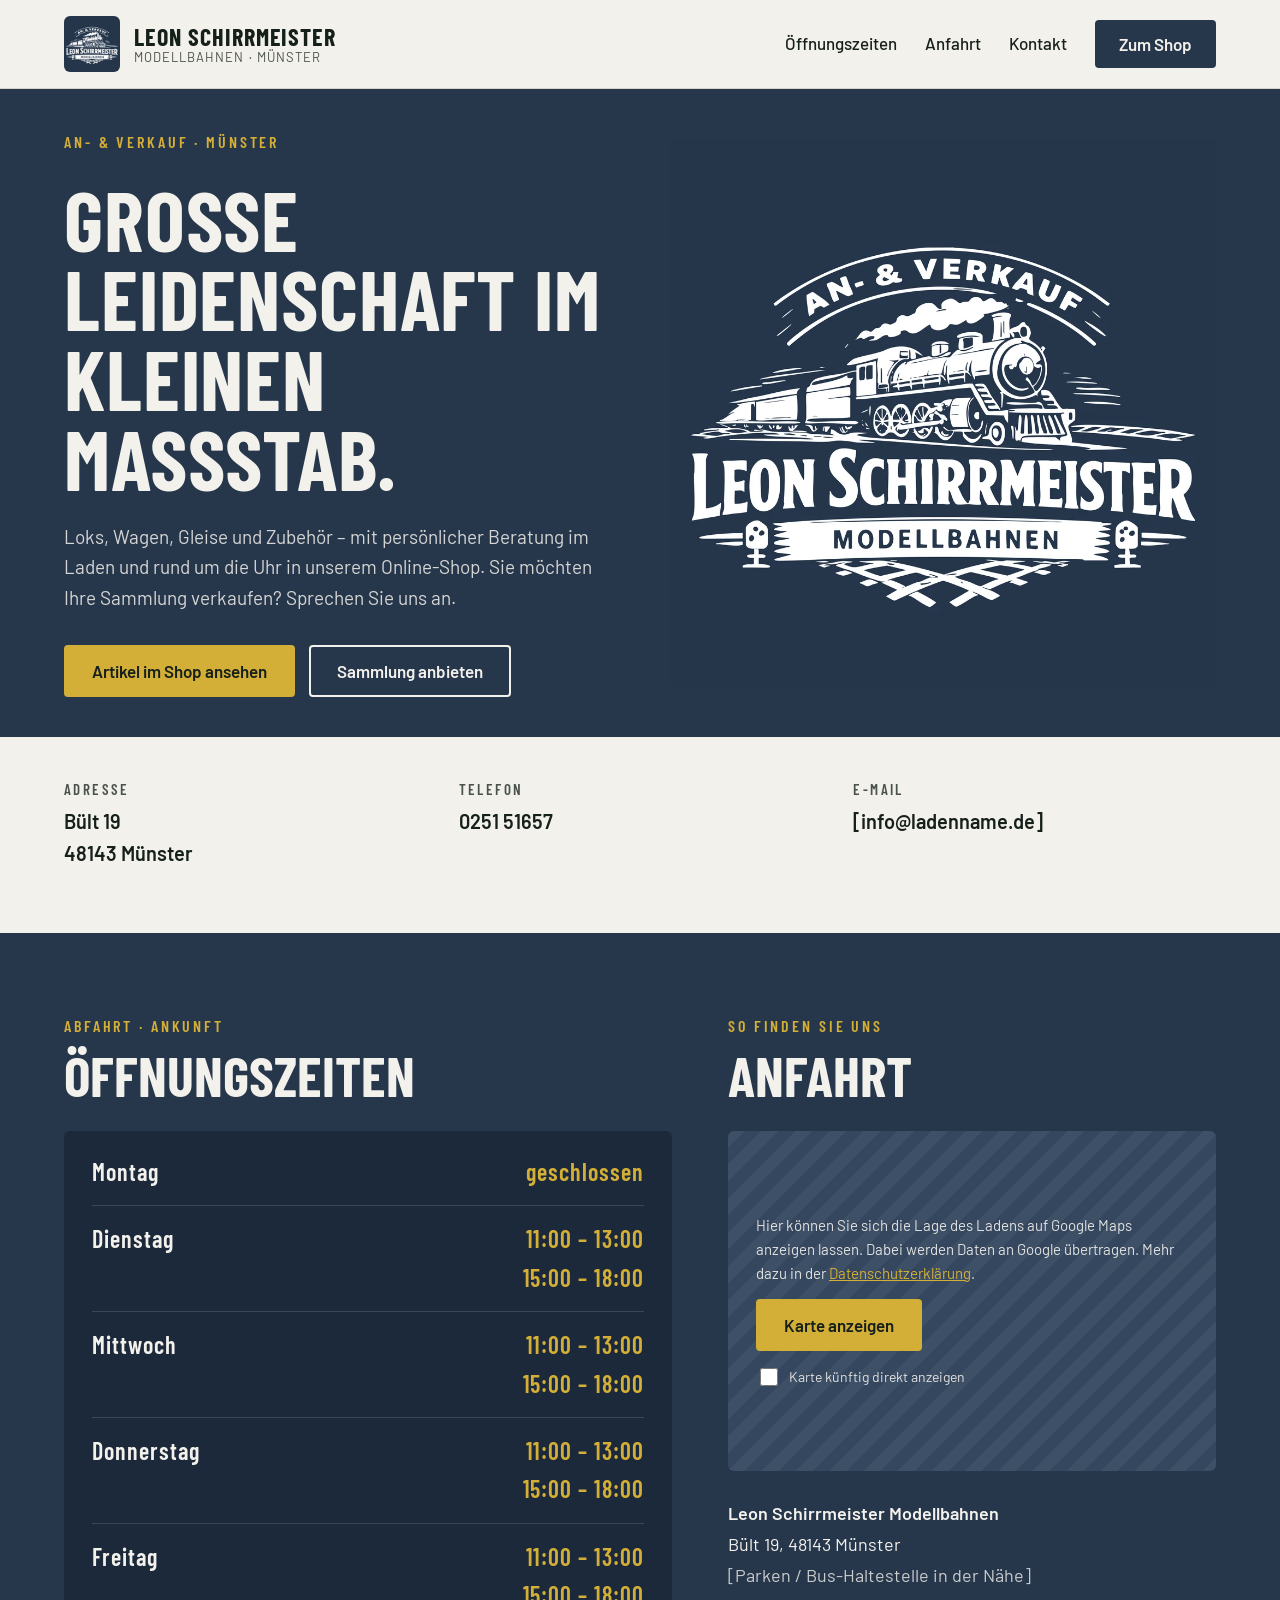
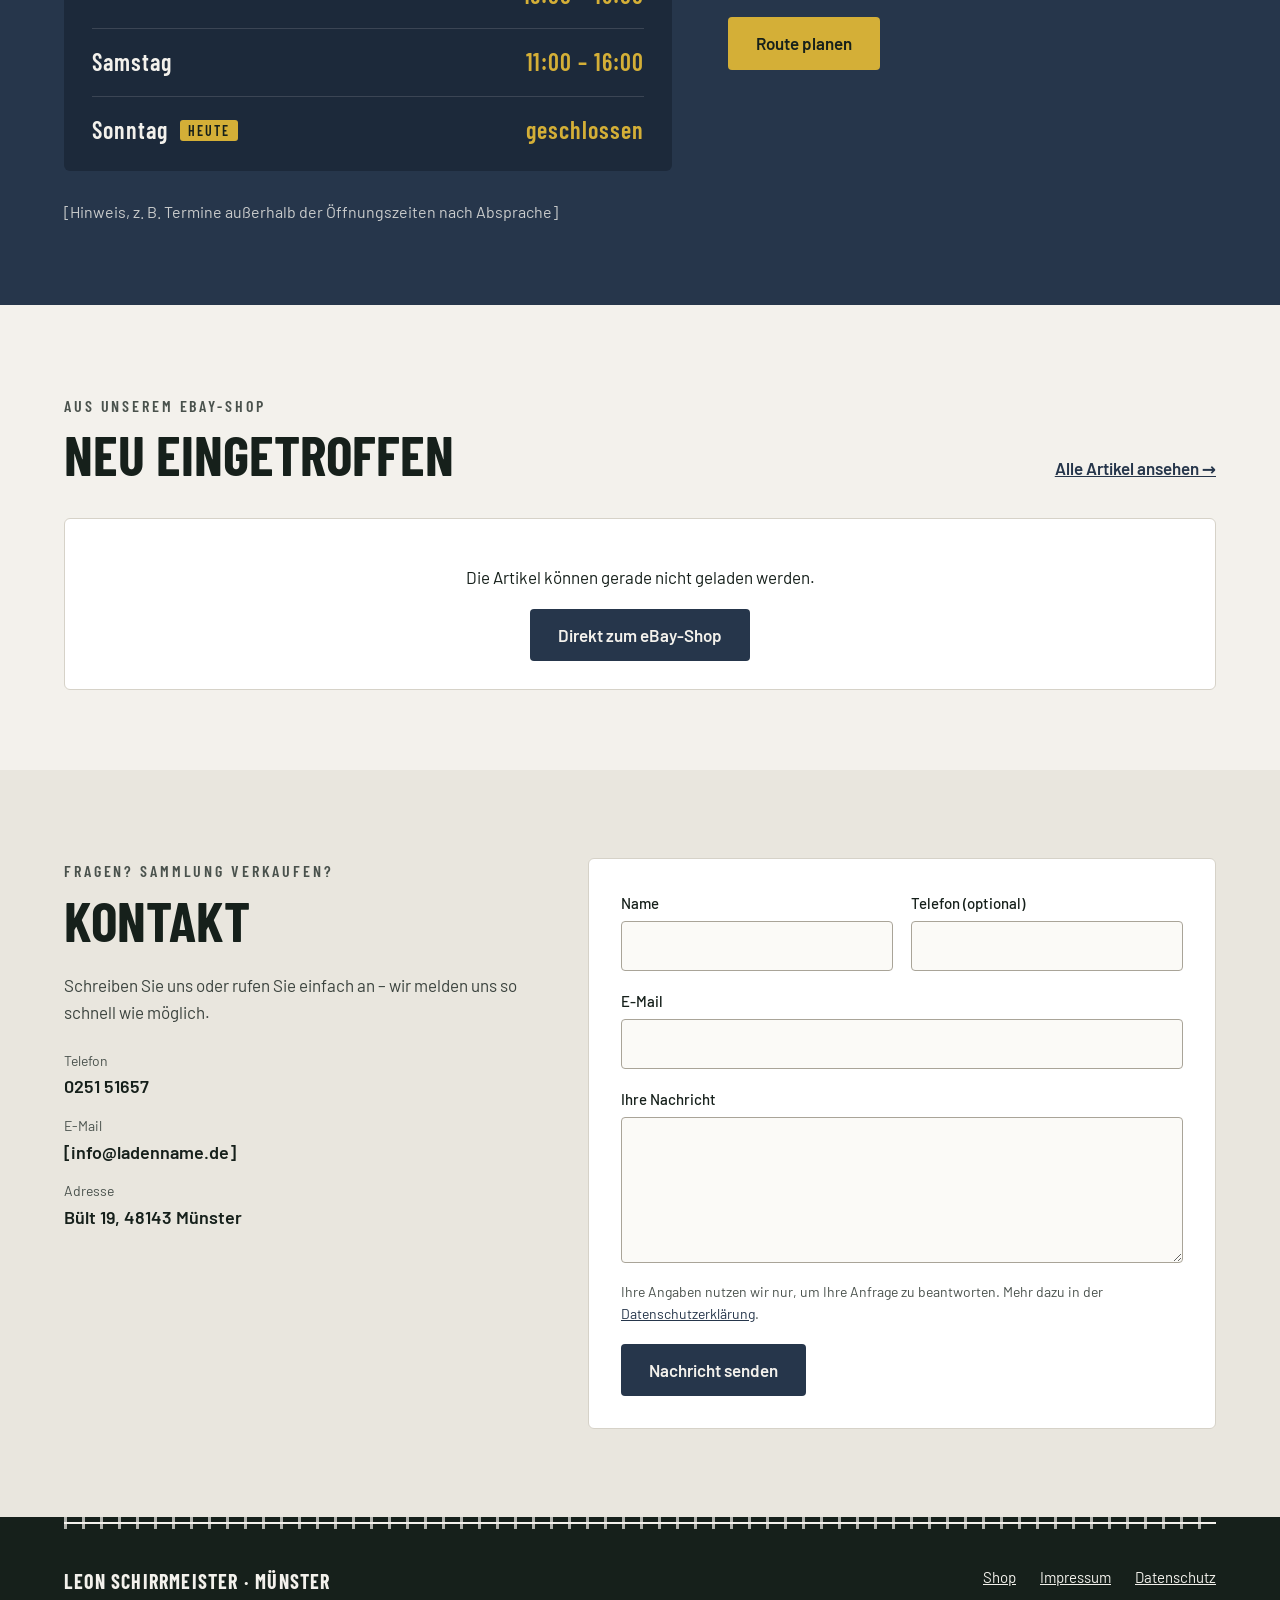
==== commit 322939b6: "Startseite: Google-Karte per Klick, Datenschutz ergänzt" ====
--- a/index.html
+++ b/index.html
@@ -15,7 +15,7 @@
 <link rel="preload" href="/assets/fonts/barlow-condensed-latin-700-normal.woff2" as="font" type="font/woff2" crossorigin>
 <link rel="stylesheet" href="/assets/css/style.css">
 <script type="application/ld+json">
-{"@context":"https://schema.org","@type":"Store","name":"Leon Schirrmeister Modellbahn An- und Verkauf","image":"/assets/img/logo.png","telephone":"+49 251 51657","address":{"@type":"PostalAddress","streetAddress":"Bült 19","postalCode":"48143","addressLocality":"Münster","addressCountry":"DE"},"openingHoursSpecification":[{"@type":"OpeningHoursSpecification","dayOfWeek":["Tuesday","Wednesday","Thursday","Friday"],"opens":"11:00","closes":"13:00"},{"@type":"OpeningHoursSpecification","dayOfWeek":["Tuesday","Wednesday","Thursday","Friday"],"opens":"15:00","closes":"18:00"},{"@type":"OpeningHoursSpecification","dayOfWeek":"Saturday","opens":"11:00","closes":"16:00"}],"sameAs":["https://www.ebay.de/str/modellbahnschirrmeister","https://www.instagram.com/schirrmeister_modellbahn/"]}
+{"@context":"https://schema.org","@type":"Store","name":"Leon Schirrmeister Modellbahn An- und Verkauf","image":"/assets/img/logo.png","telephone":"+49 251 51657","address":{"@type":"PostalAddress","streetAddress":"Bült 19","postalCode":"48143","addressLocality":"Münster","addressCountry":"DE"},"sameAs":["https://www.ebay.de/str/modellbahnschirrmeister","https://www.instagram.com/schirrmeister_modellbahn/"]}
 </script>
 
 <script src="/assets/js/main.js" defer></script>
@@ -92,6 +92,7 @@
           <div class="tafel-zeile"><dt>Samstag</dt><dd>11:00 – 16:00</dd></div>
           <div class="tafel-zeile"><dt>Sonntag</dt><dd>geschlossen</dd></div>
         </dl>
+        <p class="sonderzeiten" data-sonderzeiten hidden></p>
         <p class="zusatz" data-inhalt="oeffnungszeiten.zusatz"></p>
       </div>
       <div class="anfahrt-spalte" id="anfahrt">
@@ -99,7 +100,13 @@
           <span class="kicker">So finden Sie uns</span>
           <h2>Anfahrt</h2>
         </div>
-        <div class="karte" data-anfahrt-bild>[Kartenausschnitt als Bild – ohne Google-Maps-Einbettung]</div>
+        <div class="karte" data-karte>
+          <div class="karte-hinweis">
+            <p>Hier können Sie sich die Lage des Ladens auf Google Maps anzeigen lassen. Dabei werden Daten an Google übertragen. Mehr dazu in der <a href="/datenschutz.html">Datenschutzerklärung</a>.</p>
+            <button class="btn btn-gold" type="button" data-karte-laden>Karte anzeigen</button>
+            <label class="karte-merken"><input type="checkbox" data-karte-merken> Karte künftig direkt anzeigen</label>
+          </div>
+        </div>
         <address class="adresse">
           <strong data-inhalt="allgemein.name">Leon Schirrmeister Modellbahnen</strong>
           <span><span data-inhalt="allgemein.strasse">Bült 19</span>, <span data-inhalt="allgemein.plz">48143</span> <span data-inhalt="allgemein.ort">Münster</span></span>
--- a/assets/css/style.css
+++ b/assets/css/style.css
@@ -131,7 +131,16 @@
 .tafel-zeile.heute dt::after { content: "Heute"; margin-left: 12px; font-size: 14px; letter-spacing: .14em; text-transform: uppercase; background: var(--gold); color: var(--tinte); padding: 2px 8px; border-radius: 3px; vertical-align: 3px; }
 .zusatz { margin: 0; font-size: 16px; color: rgba(243, 241, 236, .8); }
 .karte { height: 300px; border-radius: var(--radius); background-color: var(--navy-hell); background-image: repeating-linear-gradient(135deg, rgba(243,241,236,.05) 0 12px, transparent 12px 24px); display: flex; align-items: flex-end; padding: 20px; font-size: 14px; color: rgba(243, 241, 236, .8); overflow: hidden; }
-.karte img { width: 100%; height: 100%; object-fit: cover; margin: -20px; width: calc(100% + 40px); height: calc(100% + 40px); max-width: none; }
+.karte { height: 340px; position: relative; padding: 0; align-items: stretch; }
+.karte-hinweis { display: flex; flex-direction: column; justify-content: center; align-items: flex-start; gap: 14px; padding: 28px; font-size: 15px; color: rgba(243, 241, 236, .9); }
+.karte-hinweis p { margin: 0; max-width: 420px; }
+.karte-hinweis a { color: var(--gold); }
+.karte-merken { display: flex; align-items: center; gap: 8px; font-size: 14px; cursor: pointer; }
+.karte-merken input { width: 18px; height: 18px; accent-color: var(--gold); }
+.karte.karte-geladen { background: var(--navy-hell); }
+.karte iframe { width: 100%; height: 100%; border: 0; display: block; }
+.sonderzeiten { margin: 0; background: var(--gold); color: var(--tinte); font-weight: 600; border-radius: var(--radius); padding: 12px 16px; }
+.sonderzeiten[hidden] { display: none; }
 .adresse { display: flex; flex-direction: column; gap: 2px; font-size: 18px; font-style: normal; }
 .adresse .gedimmt { color: rgba(243, 241, 236, .8); }
 .anfahrt-spalte .btn { align-self: flex-start; }
